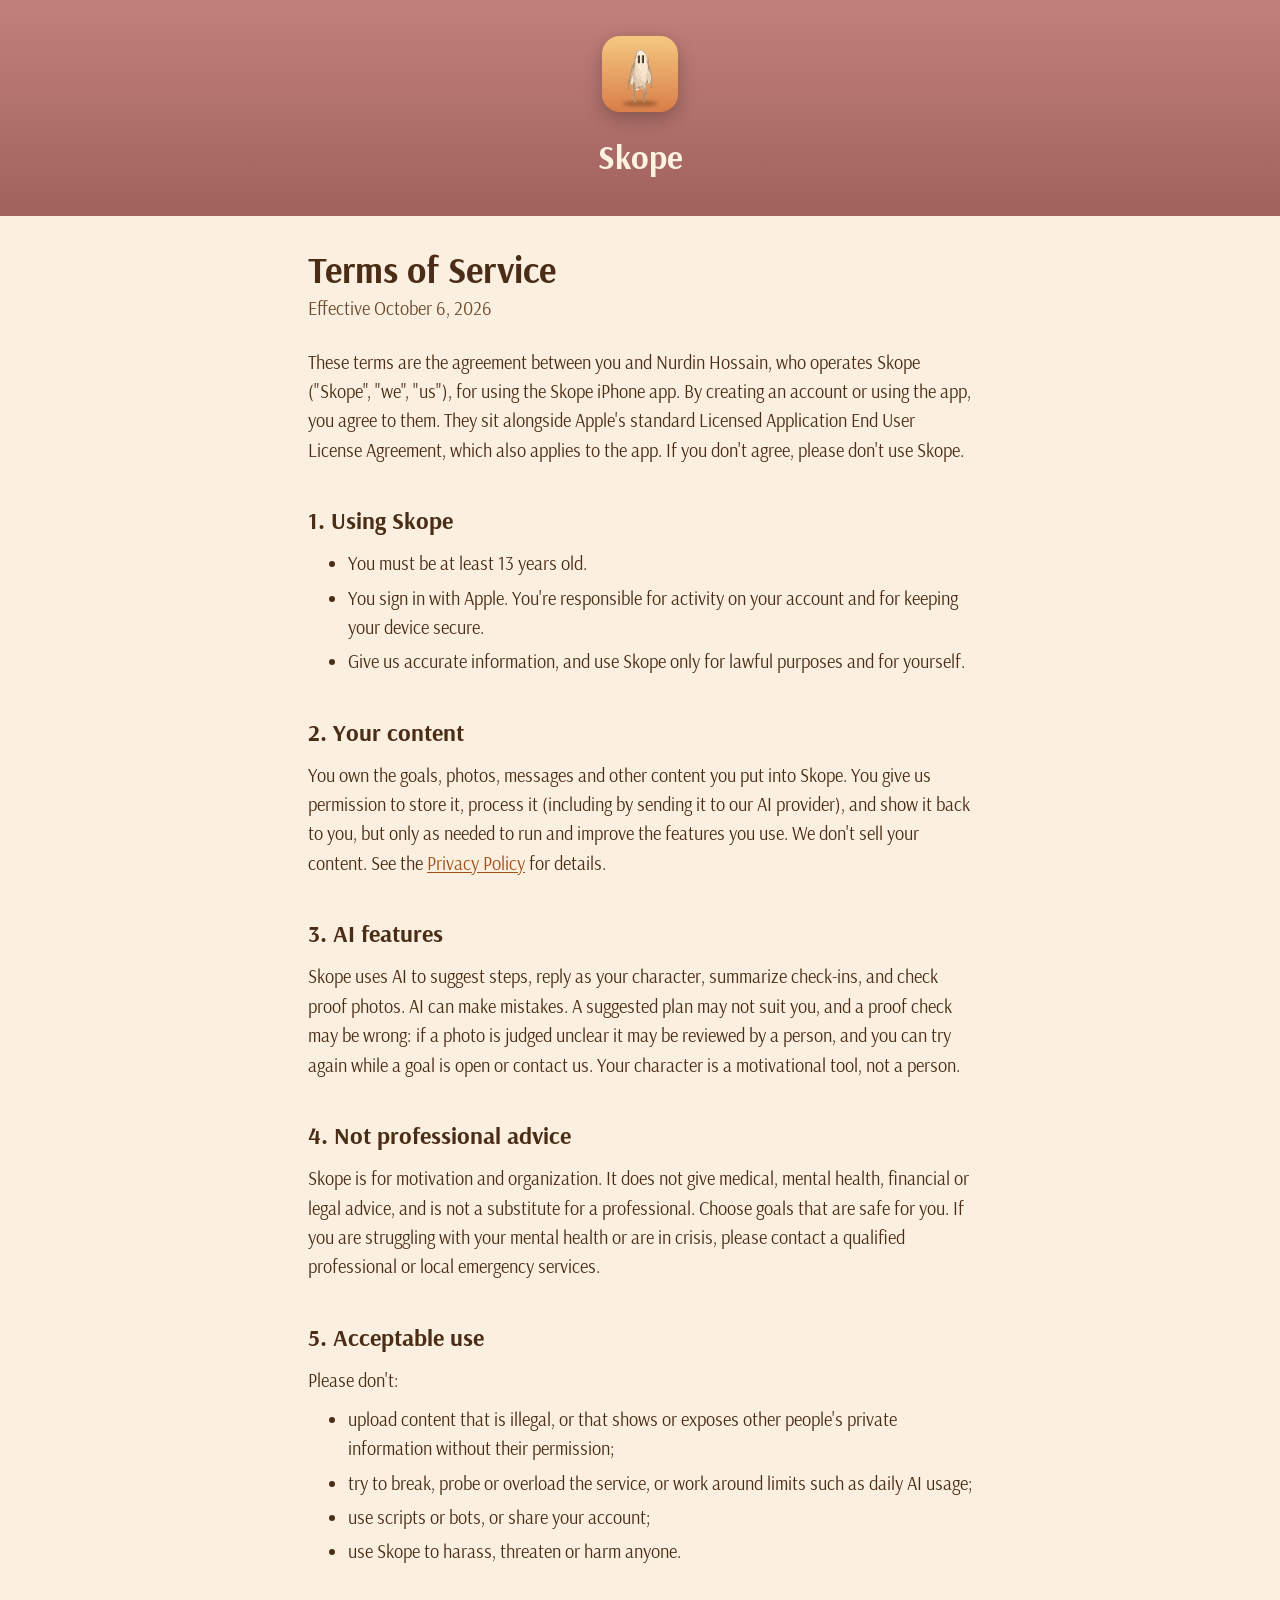
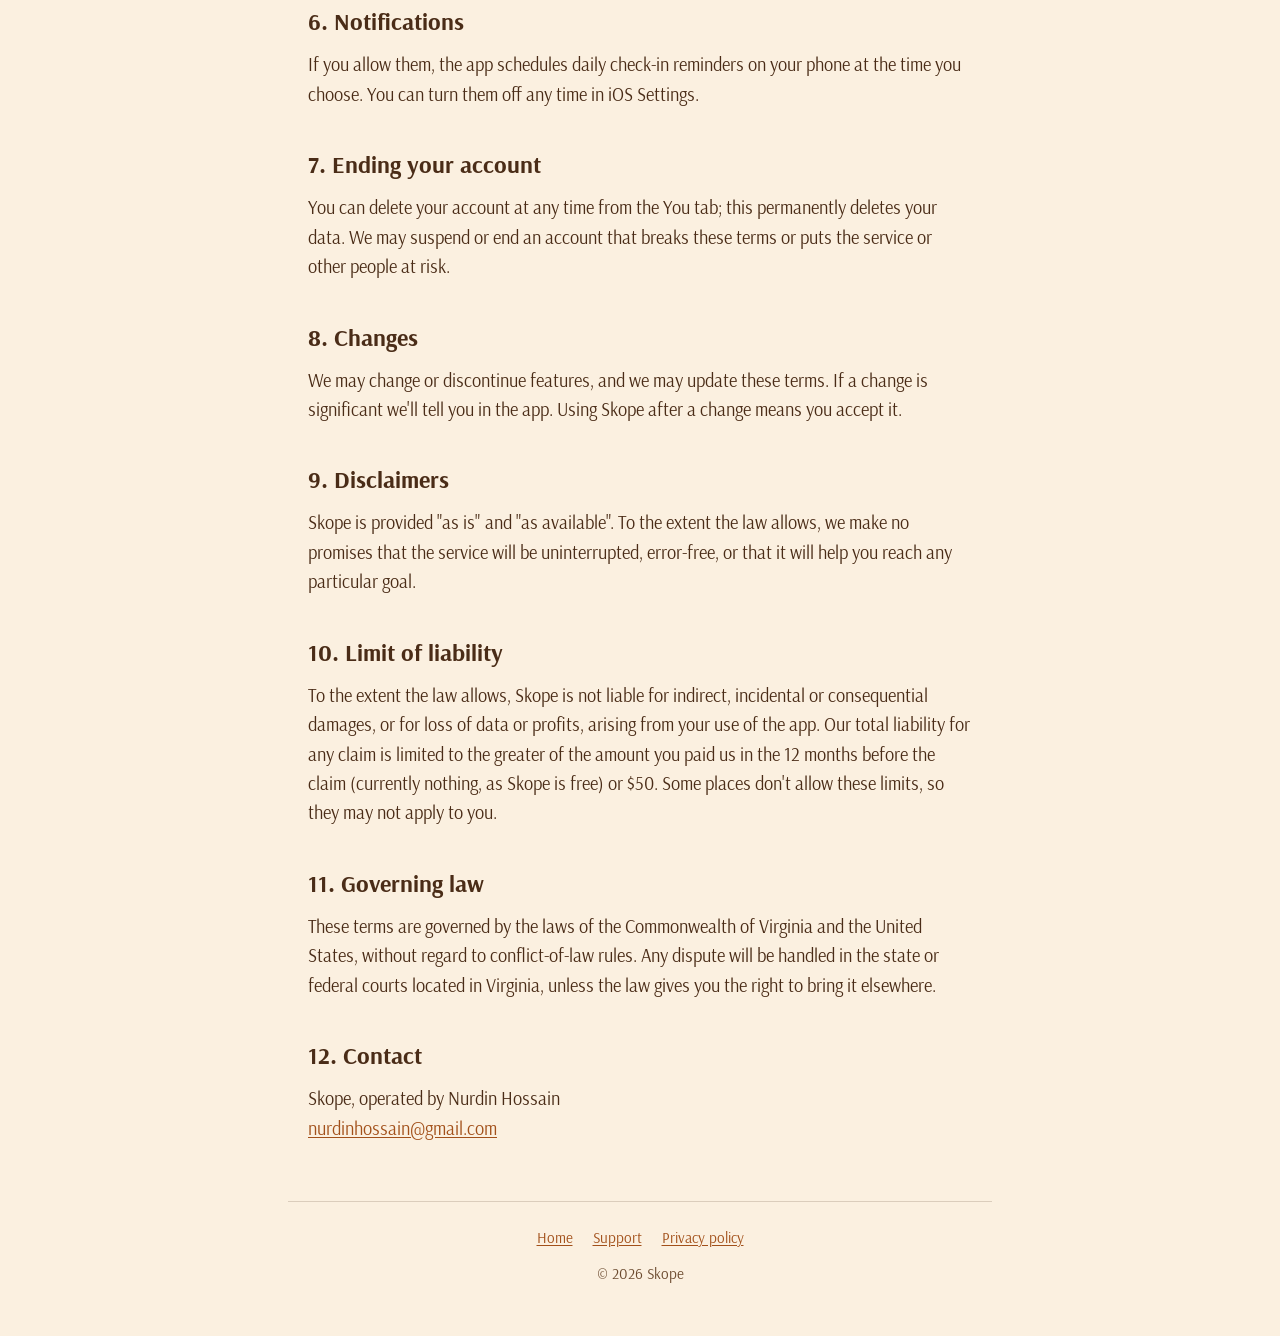
==== terms/index.html @ fbc0eefa "Publish Skope site" ====
<!doctype html>
<html lang="en">
<head>
  <meta charset="utf-8">
  <meta name="viewport" content="width=device-width, initial-scale=1">
  <title>Terms of Service - Skope</title>
  <meta name="description" content="The terms for using the Skope app.">
  <link rel="icon" href="../assets/icon-192.png">
  <link rel="stylesheet" href="../assets/style.css">
</head>
<body>
  <header class="band">
    <a href="../">
      <img src="../assets/icon-192.png" alt="Skope app icon">
      <span class="brand">Skope</span>
    </a>
  </header>

  <main>
    <h1>Terms of Service</h1>
    <p class="meta">Effective October 6, 2026</p>

    <p>
      These terms are the agreement between you and Nurdin Hossain, who operates Skope ("Skope", "we", "us"), for using the Skope iPhone app.
      By creating an account or using the app, you agree to them. They sit alongside Apple's standard Licensed
      Application End User License Agreement, which also applies to the app. If you don't agree, please don't use Skope.
    </p>

    <h2>1. Using Skope</h2>
    <ul>
      <li>You must be at least 13 years old.</li>
      <li>You sign in with Apple. You're responsible for activity on your account and for keeping your device secure.</li>
      <li>Give us accurate information, and use Skope only for lawful purposes and for yourself.</li>
    </ul>

    <h2>2. Your content</h2>
    <p>
      You own the goals, photos, messages and other content you put into Skope. You give us permission to store it,
      process it (including by sending it to our AI provider), and show it back to you, but only as needed to run
      and improve the features you use. We don't sell your content. See the <a href="../privacy/">Privacy Policy</a> for details.
    </p>

    <h2>3. AI features</h2>
    <p>
      Skope uses AI to suggest steps, reply as your character, summarize check-ins, and check proof photos. AI can make
      mistakes. A suggested plan may not suit you, and a proof check may be wrong: if a photo is judged unclear it may be
      reviewed by a person, and you can try again while a goal is open or contact us. Your character is a motivational
      tool, not a person.
    </p>

    <h2>4. Not professional advice</h2>
    <p>
      Skope is for motivation and organization. It does not give medical, mental health, financial or legal advice, and
      is not a substitute for a professional. Choose goals that are safe for you. If you are struggling with your mental
      health or are in crisis, please contact a qualified professional or local emergency services.
    </p>

    <h2>5. Acceptable use</h2>
    <p>Please don't:</p>
    <ul>
      <li>upload content that is illegal, or that shows or exposes other people's private information without their permission;</li>
      <li>try to break, probe or overload the service, or work around limits such as daily AI usage;</li>
      <li>use scripts or bots, or share your account;</li>
      <li>use Skope to harass, threaten or harm anyone.</li>
    </ul>

    <h2>6. Notifications</h2>
    <p>
      If you allow them, the app schedules daily check-in reminders on your phone at the time you choose. You can turn them
      off any time in iOS Settings.
    </p>

    <h2>7. Ending your account</h2>
    <p>
      You can delete your account at any time from the You tab; this permanently deletes your data. We may suspend or end an
      account that breaks these terms or puts the service or other people at risk.
    </p>

    <h2>8. Changes</h2>
    <p>
      We may change or discontinue features, and we may update these terms. If a change is significant we'll tell you in
      the app. Using Skope after a change means you accept it.
    </p>

    <h2>9. Disclaimers</h2>
    <p>
      Skope is provided "as is" and "as available". To the extent the law allows, we make no promises that the service will
      be uninterrupted, error-free, or that it will help you reach any particular goal.
    </p>

    <h2>10. Limit of liability</h2>
    <p>
      To the extent the law allows, Skope is not liable for indirect, incidental or consequential damages, or for loss of
      data or profits, arising from your use of the app. Our total liability for any claim is limited to the greater of
      the amount you paid us in the 12 months before the claim (currently nothing, as Skope is free) or $50. Some places
      don't allow these limits, so they may not apply to you.
    </p>

    <h2>11. Governing law</h2>
    <p>
      These terms are governed by the laws of the Commonwealth of Virginia and the United States, without regard to
      conflict-of-law rules. Any dispute will be handled in the state or federal courts located in Virginia, unless the law
      gives you the right to bring it elsewhere.
    </p>

    <h2>12. Contact</h2>
    <p>
      Skope, operated by Nurdin Hossain<br>
      <a href="mailto:nurdinhossain@gmail.com">nurdinhossain@gmail.com</a>
    </p>
  </main>

  <footer>
    <nav aria-label="Skope pages">
      <a href="../">Home</a>
      <a href="../support/">Support</a>
      <a href="../privacy/">Privacy policy</a>
    </nav>
    <p>&copy; 2026 Skope</p>
  </footer>
</body>
</html>
---- assets/style.css ----
/* Shared style for the Skope site: warm cream, dark chocolate text, the app's Arsenal typeface. */
@font-face {
  font-family: "Arsenal";
  src: url("fonts/Arsenal-Regular.ttf") format("truetype");
  font-weight: 400;
  font-display: swap;
}
@font-face {
  font-family: "Arsenal";
  src: url("fonts/Arsenal-Bold.ttf") format("truetype");
  font-weight: 700;
  font-display: swap;
}

:root {
  --bg: #fbf0e0;
  --card: #fff8ee;
  --ink: #4a2c17;
  --ink-soft: #6b4a2e;
  --link: #a2501a;
  --line: rgba(74, 44, 23, 0.18);
  --band-top: #c2807b;
  --band-bottom: #a0625d;
  --band-ink: #fff3e0;
  --accent: #ffd58a;
}

@media (prefers-color-scheme: dark) {
  :root {
    --bg: #1c1f34;
    --card: #262a45;
    --ink: #f1e6d6;
    --ink-soft: #c9bfd3;
    --link: #ffd58a;
    --line: rgba(241, 230, 214, 0.2);
    --band-top: #434666;
    --band-bottom: #292d47;
    --band-ink: #f1e6d6;
    --accent: #ffd58a;
  }
}

* { box-sizing: border-box; }

html { -webkit-text-size-adjust: 100%; }

body {
  margin: 0;
  background: var(--bg);
  color: var(--ink);
  font-family: "Arsenal", Georgia, "Times New Roman", serif;
  font-size: 1.15rem;
  line-height: 1.6;
}

a { color: var(--link); text-underline-offset: 2px; }

header.band {
  background: linear-gradient(180deg, var(--band-top), var(--band-bottom));
  color: var(--band-ink);
  padding: 2.25rem 1.25rem 2rem;
  text-align: center;
}
header.band a { color: inherit; text-decoration: none; }
header.band img {
  width: 76px;
  height: 76px;
  border-radius: 18px;
  box-shadow: 0 6px 18px rgba(0, 0, 0, 0.25);
}
header.band .brand { display: block; font-size: 2.1rem; font-weight: 700; margin-top: 0.6rem; }
header.band p { margin: 0.25rem 0 0; opacity: 0.92; }

main {
  max-width: 44rem;
  margin: 0 auto;
  padding: 2rem 1.25rem 3rem;
}

h1 { font-size: 2.3rem; line-height: 1.15; margin: 0 0 0.25rem; }
h2 { font-size: 1.5rem; margin: 2.25rem 0 0.5rem; }
h3 { font-size: 1.2rem; margin: 1.5rem 0 0.25rem; }
p, ul, ol { margin: 0.6rem 0; }
li { margin: 0.3rem 0; }

.meta { color: var(--ink-soft); margin: 0 0 1.5rem; }

.card {
  background: var(--card);
  border: 1px solid var(--line);
  border-radius: 12px;
  padding: 1rem 1.25rem;
  margin: 1.25rem 0;
}
.card h2 { margin-top: 0; font-size: 1.25rem; }

.button {
  display: inline-block;
  background: var(--accent);
  color: #4a2c17;
  font-weight: 700;
  text-decoration: none;
  padding: 0.7rem 1.4rem;
  border-radius: 999px;
}

nav.links { display: flex; flex-wrap: wrap; gap: 0.5rem 1.25rem; justify-content: center; margin: 1.5rem 0 0; }

footer {
  max-width: 44rem;
  margin: 0 auto;
  padding: 1.5rem 1.25rem 2.5rem;
  border-top: 1px solid var(--line);
  color: var(--ink-soft);
  font-size: 0.95rem;
  text-align: center;
}
footer nav { display: flex; flex-wrap: wrap; gap: 0.5rem 1.25rem; justify-content: center; margin-bottom: 0.75rem; }

details { border-bottom: 1px solid var(--line); padding: 0.75rem 0; }
summary { cursor: pointer; font-weight: 700; }
details[open] summary { margin-bottom: 0.25rem; }

table { width: 100%; border-collapse: collapse; margin: 1rem 0; font-size: 1.05rem; }
th, td { text-align: left; vertical-align: top; padding: 0.6rem 0.5rem; border-bottom: 1px solid var(--line); }
th { color: var(--ink-soft); font-weight: 700; }

@media (max-width: 34rem) {
  body { font-size: 1.05rem; }
  h1 { font-size: 1.9rem; }
  th, td { padding: 0.5rem 0.25rem; }
}
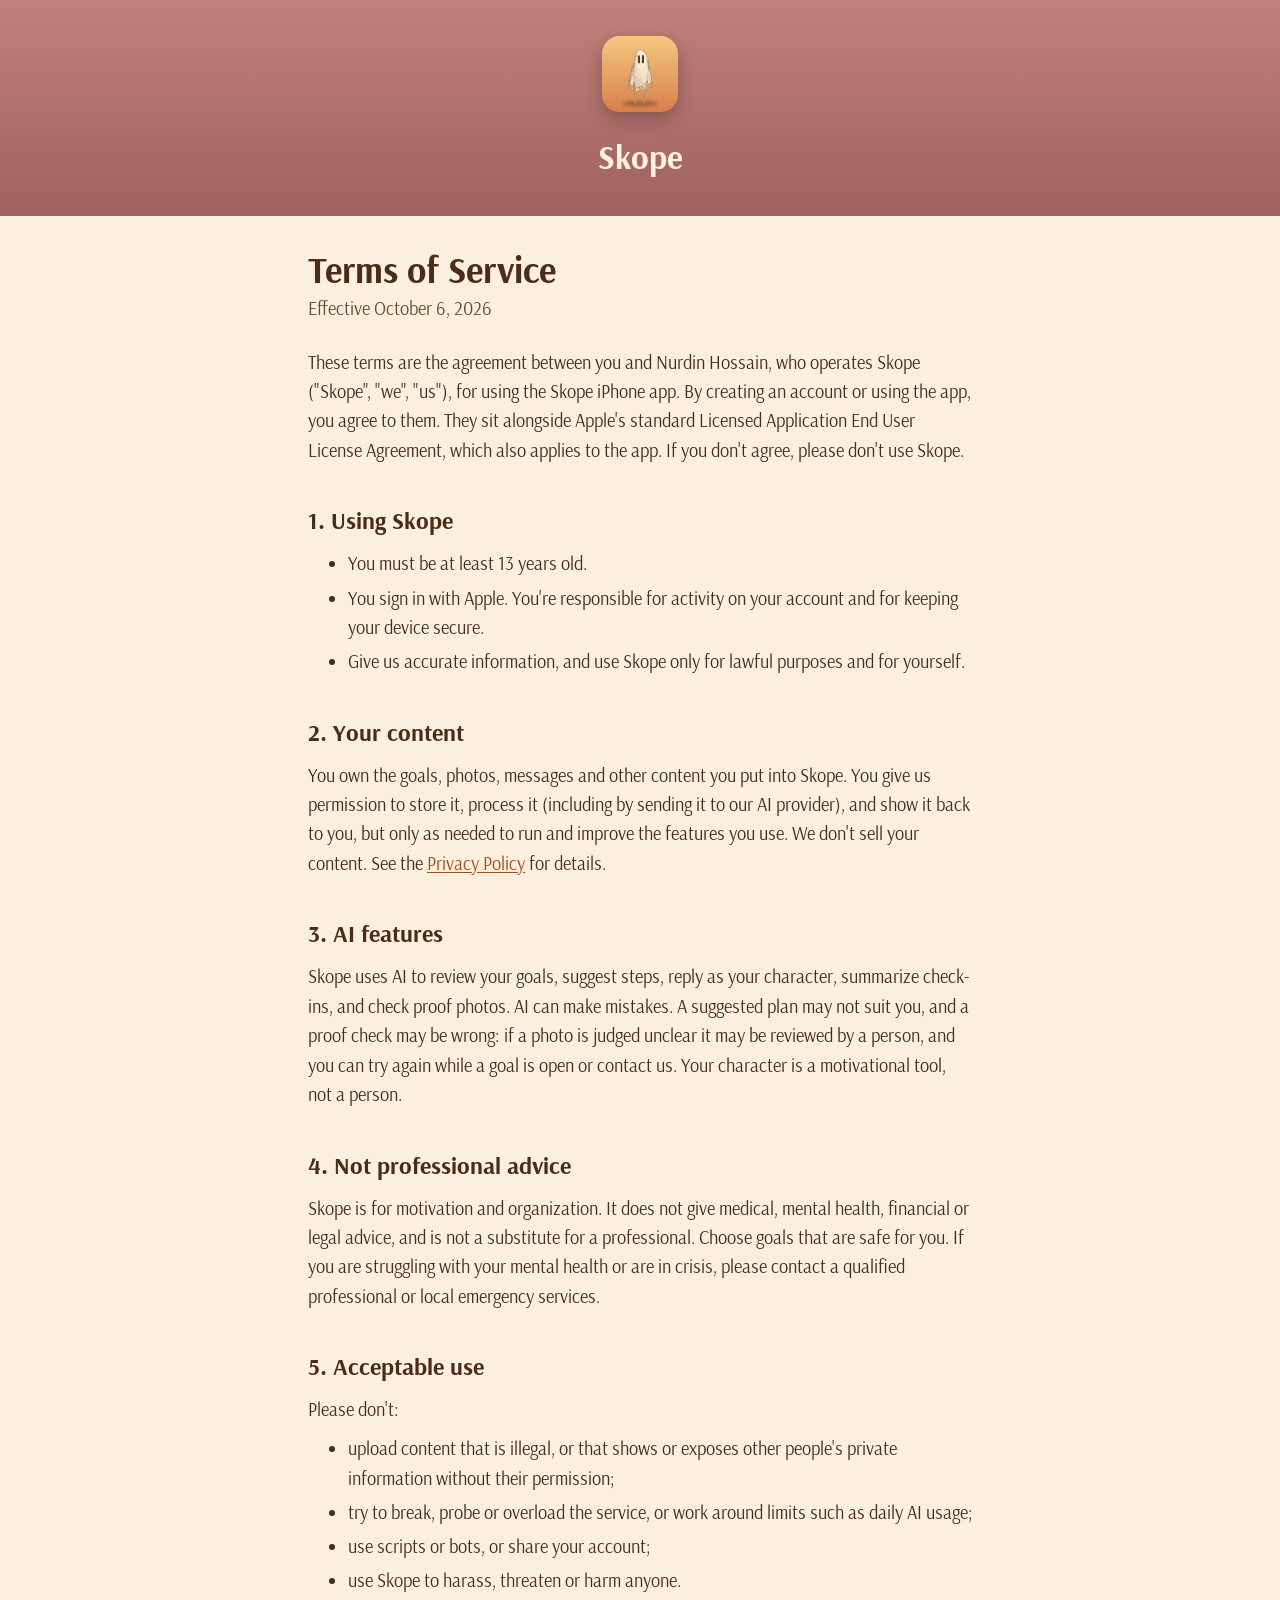
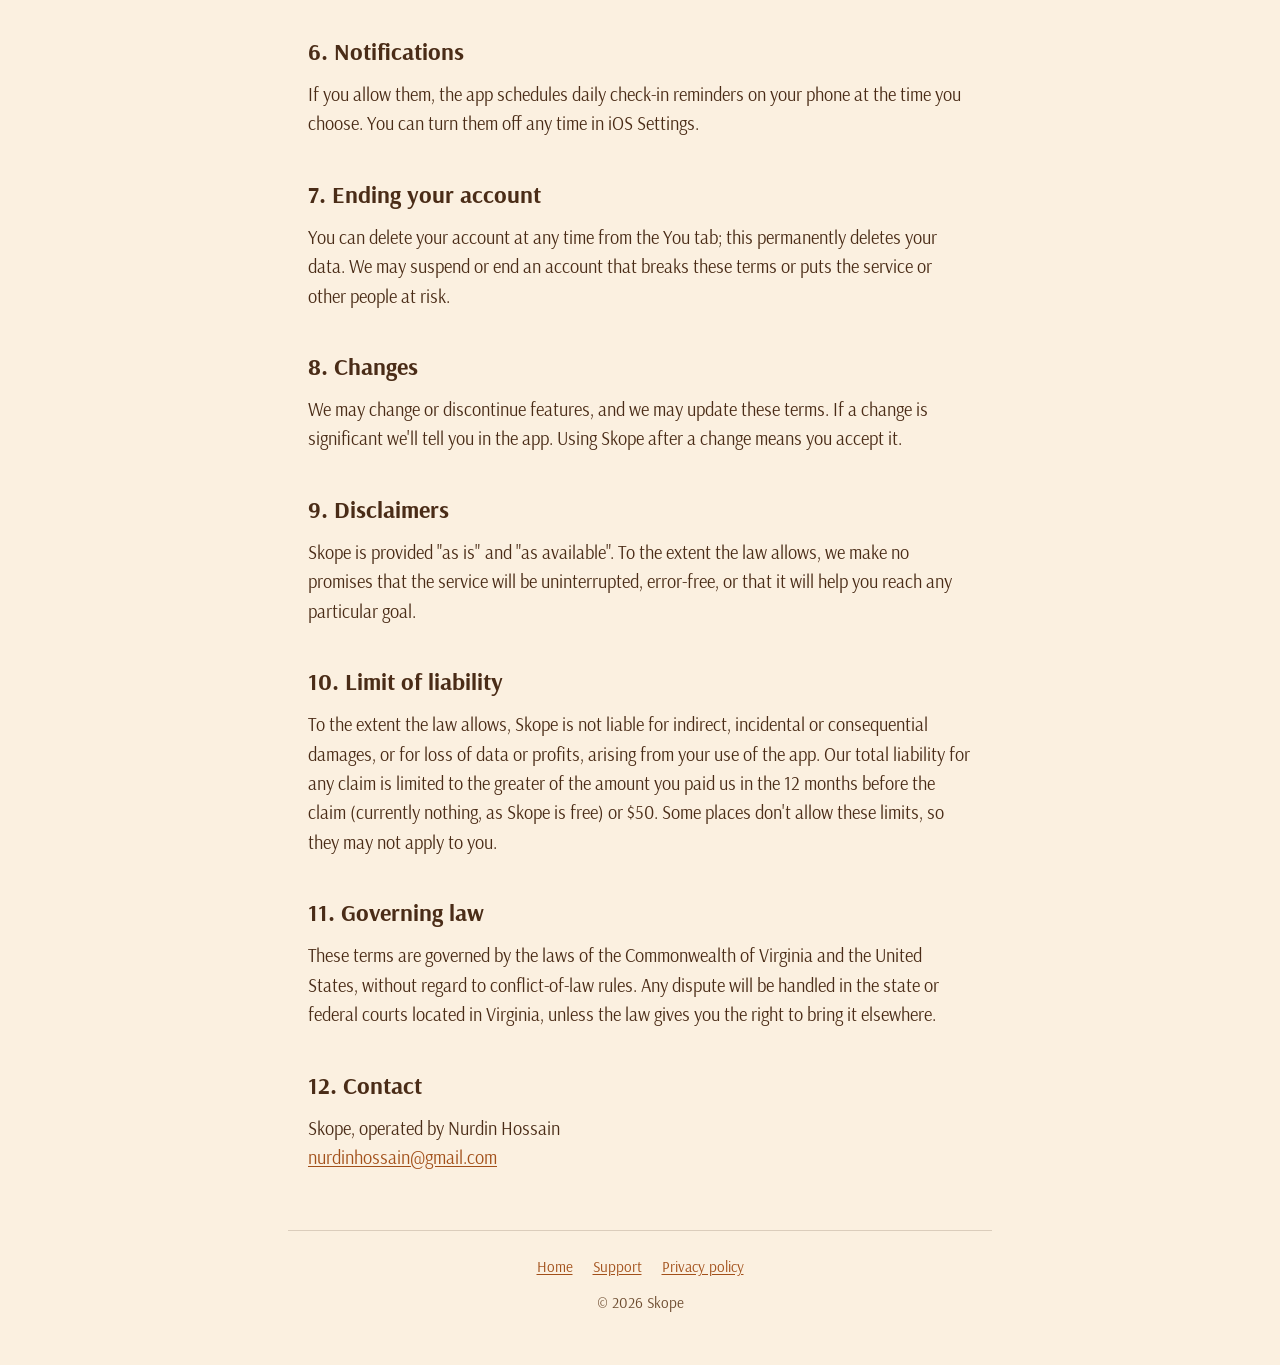
==== commit eab4f48a: "Update the privacy policy and terms" ====
--- a/terms/index.html
+++ b/terms/index.html
@@ -42,7 +42,7 @@
 
     <h2>3. AI features</h2>
     <p>
-      Skope uses AI to suggest steps, reply as your character, summarize check-ins, and check proof photos. AI can make
+      Skope uses AI to review your goals, suggest steps, reply as your character, summarize check-ins, and check proof photos. AI can make
       mistakes. A suggested plan may not suit you, and a proof check may be wrong: if a photo is judged unclear it may be
       reviewed by a person, and you can try again while a goal is open or contact us. Your character is a motivational
       tool, not a person.
